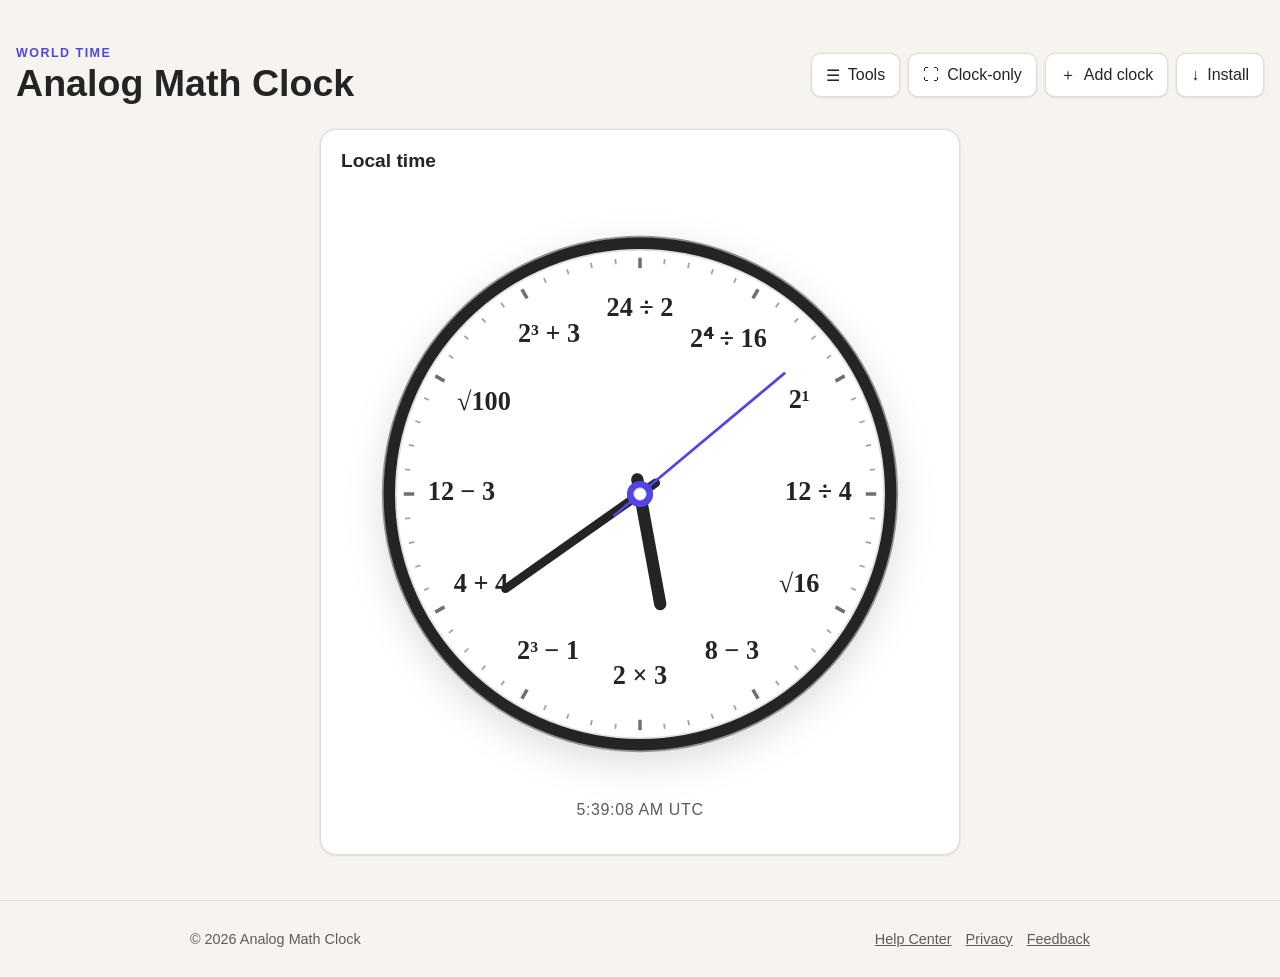
==== index.html @ 241d0992 "Link to Flashcard Flurry Add Flashcard Flurry as a companion learning tool with future-proof 50+ bui" ====
<!doctype html>
<html lang="en">
  <head>
    <meta charset="UTF-8" />
    <meta name="viewport" content="width=device-width, initial-scale=1, viewport-fit=cover" />
    <script>
      (() => {
        const param = new URLSearchParams(window.location.search).get("clawpilotTheme");
        const saved = localStorage.getItem("equation-clock-theme") || "system";
        const preference = param || saved;
        const theme =
          preference === "system"
            ? window.matchMedia("(prefers-color-scheme: dark)").matches
              ? "dark"
              : "light"
            : preference;
        document.documentElement.setAttribute("data-theme", theme);
      })();
    </script>
    <title>Analog Math Clock</title>
    <meta
      name="description"
      content="Analog Math Clock is a customizable analog clock PWA with equations, binary and Maya numerals, multiple time zones, alarms, learning tools, and offline support."
    />
    <meta name="theme-color" content="#f7f4ef" />
    <meta name="apple-mobile-web-app-capable" content="yes" />
    <meta name="mobile-web-app-capable" content="yes" />
    <meta name="apple-mobile-web-app-status-bar-style" content="black-translucent" />
    <meta name="apple-mobile-web-app-title" content="Analog Math Clock" />
    <link rel="canonical" href="https://analogmathclock.com/" />
    <link rel="manifest" href="./manifest.webmanifest" />
    <link rel="icon" href="./icons/icon.svg" type="image/svg+xml" />
    <link rel="apple-touch-icon" href="./icons/apple-touch-icon.png" />
    <link rel="stylesheet" href="./styles.css" />
    <script src="./app.js" defer></script>
  </head>
  <body>
    <main class="app-shell">
      <section class="clock-stage" aria-label="Equation clocks">
        <header class="app-header">
          <div>
            <p class="eyebrow">World time</p>
            <h1>Analog Math Clock</h1>
          </div>
          <div class="top-actions">
            <button class="icon-button" id="tools-button" type="button">
              <span aria-hidden="true">☰</span>
              <span>Tools</span>
            </button>
            <button class="icon-button" id="presentation-button" type="button">
              <span aria-hidden="true">⛶</span>
              <span>Clock-only</span>
            </button>
            <button class="icon-button" id="add-clock-button" type="button">
              <span aria-hidden="true">＋</span>
              <span>Add clock</span>
            </button>
            <button class="icon-button install-button" id="install-button" type="button" hidden>
              <span aria-hidden="true">↓</span>
              <span>Install</span>
            </button>
          </div>
          <button
            class="icon-button mobile-header-menu"
            id="mobile-header-menu"
            type="button"
            aria-haspopup="dialog"
            aria-controls="mobile-action-sheet"
            aria-expanded="false"
          >
            <span aria-hidden="true">☰</span>
            <span>Menu</span>
          </button>
        </header>

        <div class="clocks-grid" id="clocks-grid"></div>
      </section>

      <div class="mobile-sheet-backdrop" id="mobile-sheet-backdrop" hidden></div>
      <aside
        class="mobile-action-sheet"
        id="mobile-action-sheet"
        role="dialog"
        aria-modal="true"
        aria-labelledby="mobile-action-sheet-title"
        hidden
      >
        <div class="mobile-sheet-heading">
          <div>
            <p class="eyebrow">App actions</p>
            <h2 id="mobile-action-sheet-title">Menu</h2>
          </div>
          <button
            class="close-button"
            id="close-mobile-action-sheet"
            type="button"
            aria-label="Close menu"
          >
            ×
          </button>
        </div>
        <div class="mobile-sheet-actions">
          <button class="mobile-sheet-action" id="mobile-tools-button" type="button">
            <span aria-hidden="true">☰</span>
            <span>Tools</span>
          </button>
          <button class="mobile-sheet-action" id="mobile-presentation-button" type="button">
            <span aria-hidden="true">⛶</span>
            <span>Clock-only</span>
          </button>
          <button class="mobile-sheet-action" id="mobile-add-clock-button" type="button">
            <span aria-hidden="true">＋</span>
            <span>Add clock</span>
          </button>
          <button
            class="mobile-sheet-action"
            id="mobile-install-button"
            type="button"
            hidden
          >
            <span aria-hidden="true">↓</span>
            <span>Install</span>
          </button>
        </div>
      </aside>

      <aside class="settings-panel" id="settings-panel" aria-label="Clock customization" hidden>
        <div class="settings-heading">
          <div>
            <p class="eyebrow">Clock settings</p>
            <h2>Customize this clock</h2>
          </div>
          <button class="close-button" id="close-settings" type="button" aria-label="Close settings">
            ×
          </button>
        </div>

        <form id="settings-form">
          <fieldset>
            <legend>Clock details</legend>
            <label>
              Name
              <input id="clock-name" name="name" type="text" maxlength="40" required />
            </label>
            <label>
              Time zone
              <select id="time-zone" name="timeZone"></select>
            </label>
          </fieldset>

          <fieldset>
            <legend>Clock design</legend>
            <label>
              Preset
              <select id="clock-preset" name="clockPreset">
                <option value="">Custom</option>
                <option value="modern">Modern Indigo</option>
                <option value="classroom">Classroom</option>
                <option value="antique">Antique</option>
                <option value="night">Night</option>
                <option value="playful">Playful</option>
              </select>
            </label>
            <button id="apply-preset-button" class="secondary-button" type="button">
              Apply preset
            </button>
            <label>
              Clock body
              <select id="body-style" name="bodyStyle">
                <option value="wall">Standard wall clock</option>
                <option value="grandfather">Grandfather clock</option>
                <option value="cuckoo">Cuckoo clock</option>
                <option value="alarm">Bell alarm clock</option>
              </select>
            </label>
            <label>
              Frame shape
              <select id="face-shape" name="faceShape">
                <option value="round">Round</option>
                <option value="square">Rounded square</option>
                <option value="octagon">Octagon</option>
                <option value="arch">Arch</option>
              </select>
            </label>
          </fieldset>

          <fieldset>
            <legend>Clock face</legend>
            <label>
              Face color
              <input id="face-color" name="faceColor" type="color" />
            </label>
            <label>
              Rim color
              <input id="rim-color" name="rimColor" type="color" />
            </label>
            <label>
              Number and equation color
              <input id="equation-color" name="equationColor" type="color" />
            </label>
            <label>
              Number and equation size
              <input id="equation-size" name="equationSize" type="range" min="22" max="40" step="1" />
            </label>
            <label class="checkbox-label">
              <input id="show-ticks" name="showTicks" type="checkbox" />
              Show minute marks
            </label>
          </fieldset>

          <fieldset>
            <legend>Face picture</legend>
            <label class="file-label">
              Picture
              <input id="face-picture" name="facePicture" type="file" accept="image/*" />
            </label>
            <label>
              Horizontal position
              <input
                id="photo-position-x"
                name="photoPositionX"
                type="range"
                min="-50"
                max="50"
                step="1"
              />
            </label>
            <label>
              Vertical position
              <input
                id="photo-position-y"
                name="photoPositionY"
                type="range"
                min="-50"
                max="50"
                step="1"
              />
            </label>
            <label>
              Picture zoom
              <input id="photo-zoom" name="photoZoom" type="range" min="100" max="250" step="5" />
            </label>
            <label>
              Picture opacity
              <input
                id="photo-opacity"
                name="photoOpacity"
                type="range"
                min="20"
                max="100"
                step="5"
              />
            </label>
            <label>
              Readability overlay
              <input
                id="photo-overlay"
                name="photoOverlay"
                type="range"
                min="0"
                max="90"
                step="5"
              />
            </label>
            <button id="remove-picture-button" class="secondary-button" type="button">
              Remove picture
            </button>
          </fieldset>

          <fieldset>
            <legend>Clock hands</legend>
            <label>
              Hand style
              <select id="hand-style" name="handStyle">
                <option value="round">Rounded</option>
                <option value="square">Squared</option>
                <option value="tapered">Tapered</option>
              </select>
            </label>
            <label>
              Hour hand
              <input id="hour-color" name="hourColor" type="color" />
            </label>
            <label>
              Minute hand
              <input id="minute-color" name="minuteColor" type="color" />
            </label>
            <label>
              Second hand
              <input id="second-color" name="secondColor" type="color" />
            </label>
            <label>
              Hand thickness
              <input id="hand-width" name="handWidth" type="range" min="6" max="18" step="1" />
            </label>
            <label class="checkbox-label">
              <input id="smooth-seconds" name="smoothSeconds" type="checkbox" />
              Smooth second hand
            </label>
          </fieldset>

          <fieldset id="pendulum-settings" hidden>
            <legend>Pendulum</legend>
            <label>
              Pendulum color
              <input id="pendulum-color" name="pendulumColor" type="color" />
            </label>
            <label>
              Pendulum length
              <input
                id="pendulum-length"
                name="pendulumLength"
                type="range"
                min="60"
                max="140"
                step="5"
              />
            </label>
            <label>
              Pendulum bob
              <select id="pendulum-bob" name="pendulumBob">
                <option value="round">Round</option>
                <option value="oval">Oval</option>
                <option value="diamond">Diamond</option>
              </select>
            </label>
          </fieldset>

          <fieldset>
            <legend>Face numbers</legend>
            <label>
              Number style
              <select id="numeral-style" name="numeralStyle">
                <option value="equations">Equations</option>
                <option value="binary">Binary</option>
                <option value="maya">Maya numerals</option>
              </select>
            </label>
            <label id="equation-difficulty-settings">
              Equation difficulty
              <select
                id="difficulty"
                name="difficulty"
                aria-describedby="equation-difficulty-note"
              >
                <option value="simple">Simple</option>
                <option value="mixed">Mixed</option>
                <option value="advanced">Advanced</option>
              </select>
              <span id="equation-difficulty-note" class="field-note" hidden>
                Available only when Number style is set to Equations.
              </span>
            </label>
          </fieldset>

          <fieldset>
            <legend>World clock details</legend>
            <label class="checkbox-label">
              <input id="sound-enabled" name="soundEnabled" type="checkbox" />
              Enable sounds for this clock
            </label>
            <label class="checkbox-label">
              <input id="show-date" name="showDate" type="checkbox" />
              Show date and weekday
            </label>
            <label class="checkbox-label">
              <input id="show-utc-offset" name="showUtcOffset" type="checkbox" />
              Show UTC offset
            </label>
            <label class="checkbox-label">
              <input id="show-dst" name="showDst" type="checkbox" />
              Show daylight-saving status
            </label>
            <label class="checkbox-label">
              <input id="hourly-chime" name="hourlyChime" type="checkbox" />
              Play an hourly chime while open
            </label>
            <div class="sound-preview-row">
              <label>
                Chime sound
                <select id="chime-sound" name="chimeSound">
                  <option value="chime">Chime</option>
                  <option value="bell">Bell</option>
                  <option value="cuckoo">Cuckoo</option>
                  <option value="digital">Digital</option>
                </select>
              </label>
              <button
                id="preview-chime-sound"
                class="compact-button"
                type="button"
                aria-label="Play a sample of the selected chime sound"
              >
                Play sample
              </button>
            </div>
          </fieldset>
        </form>

        <fieldset>
          <legend>Alarms for this clock</legend>
          <label>
            Time
            <input id="alarm-time" type="time" value="07:00" />
          </label>
          <label>
            Label
            <input id="alarm-label" type="text" maxlength="50" placeholder="Wake up" />
          </label>
          <label>
            Sound
            <select id="alarm-sound">
              <option value="chime">Chime</option>
              <option value="bell">Bell</option>
              <option value="cuckoo">Cuckoo</option>
              <option value="digital">Digital</option>
            </select>
          </label>
          <button id="add-alarm" class="primary-button" type="button">Add alarm</button>
          <div id="alarm-list" class="compact-list"></div>
          <p class="tool-note">
            Alarms follow this clock's time zone and are reliable while Analog Math Clock is open.
            Background notifications are best-effort.
          </p>
        </fieldset>

        <div class="settings-actions">
          <button id="reset-button" class="secondary-button" type="button">Reset appearance</button>
          <button class="primary-button" type="submit" form="settings-form">Save and close</button>
        </div>
      </aside>

      <aside class="settings-panel tools-panel" id="tools-panel" aria-label="Analog Math Clock tools" hidden>
        <div class="settings-heading">
          <div>
            <p class="eyebrow">App tools</p>
            <h2>Analog Math Clock tools</h2>
          </div>
          <button class="close-button" id="close-tools" type="button" aria-label="Close tools">×</button>
        </div>

        <fieldset>
          <legend>Display and accessibility</legend>
          <label>
            App appearance
            <select id="theme-preference">
              <option value="system">System</option>
              <option value="light">Light</option>
              <option value="dark">Dark</option>
            </select>
          </label>
          <label class="checkbox-label">
            <input id="learning-mode" type="checkbox" />
            Equation learning mode
          </label>
          <label class="checkbox-label">
            <input id="keep-awake" type="checkbox" />
            Keep the screen awake
          </label>
          <label class="checkbox-label">
            <input id="high-contrast" type="checkbox" />
            High contrast
          </label>
          <label class="checkbox-label">
            <input id="reduce-motion" type="checkbox" />
            Reduce motion
          </label>
          <label class="checkbox-label">
            <input id="large-controls" type="checkbox" />
            Larger controls
          </label>
        </fieldset>

        <fieldset>
          <legend>Notifications</legend>
          <button id="notification-permission" class="secondary-button" type="button">
            Enable notifications
          </button>
          <p class="tool-note">
            Notification permission applies to the entire app. Individual alarms are managed
            from each clock's Customize panel.
          </p>
        </fieldset>

        <fieldset>
          <legend>Backup and restore</legend>
          <button id="export-backup-button" class="primary-button" type="button">
            Export backup
          </button>
          <label>
            Restore behavior
            <select id="restore-mode">
              <option value="merge">Merge with current clocks</option>
              <option value="replace">Replace everything</option>
            </select>
          </label>
          <label class="file-label">
            Backup file
            <input id="restore-file" type="file" accept=".mathclock,application/json" />
          </label>
          <button id="restore-backup-button" class="secondary-button" type="button">
            Restore backup
          </button>
          <p class="tool-status" id="backup-status" role="status"></p>
        </fieldset>

        <fieldset>
          <legend>My equations</legend>
          <label class="checkbox-label">
            <input id="include-custom-equations" type="checkbox" />
            Include my equations when randomizing
          </label>
          <label>
            Clock position
            <select id="custom-equation-hour"></select>
          </label>
          <label>
            Equation
            <input id="custom-equation-text" type="text" maxlength="30" placeholder="Example: 6 × 2" />
          </label>
          <label>
            Explanation
            <input
              id="custom-equation-explanation"
              type="text"
              maxlength="140"
              placeholder="Six multiplied by two equals twelve."
            />
          </label>
          <button id="add-custom-equation" class="secondary-button" type="button">
            Add equation
          </button>
          <div id="custom-equation-list" class="compact-list"></div>
        </fieldset>

        <details class="tool-disclosure">
          <summary>Help Center</summary>
          <div class="tool-disclosure-content">
            <p>
              Quick answers about storage, numeral styles, installation, backups, alarms, and
              updates.
            </p>
            <details class="inline-faq">
              <summary>Where is my Analog Math Clock data stored?</summary>
              <p>
                Clocks, settings, equations, and alarms stay in this browser. Uploaded face
                pictures are stored locally on this device.
              </p>
            </details>
            <details class="inline-faq">
              <summary>How do I move my clocks to another device?</summary>
              <p>
                Use Export backup, save the .mathclock file, and restore it on the other device.
                The backup includes uploaded face pictures.
              </p>
            </details>
            <details class="inline-faq">
              <summary>How do Binary and Maya number styles work?</summary>
              <p>
                In Customize → Face numbers, choose Binary or Maya numerals. Binary positions
                represent 1, 2, 4, and 8 from right to left; add the positions containing 1. In
                Maya numerals, each dot is 1 and each bar is 5. Equation difficulty is dimmed
                because it applies only to randomized equations.
              </p>
            </details>
            <details class="inline-faq">
              <summary>Will alarms work when the app is closed?</summary>
              <p>
                Alarms are reliable while Analog Math Clock is open. Mobile operating systems may
                suspend closed apps, so background notifications are best-effort.
              </p>
            </details>
            <a class="button-link" href="./faq/" target="_blank" rel="noopener">
              Open the full FAQ
            </a>
          </div>
        </details>

        <fieldset>
          <legend>More learning tools</legend>
          <p class="tool-note">
            <strong>Flashcard Flurry</strong><br />
            Create your own flashcards or start with 50+ built-in decks, then study with
            flashcards, Matching Pairs, or Multiple Choice.
          </p>
          <a
            class="button-link"
            href="https://flashcardflurry.com/"
            target="_blank"
            rel="noopener"
          >
            Open Flashcard Flurry
          </a>
        </fieldset>

        <fieldset>
          <legend>Feedback</legend>
          <p class="tool-note">
            Found a bug or have an idea? Share feedback or report a problem on GitHub.
          </p>
          <a
            class="button-link primary-link"
            href="https://github.com/LurieJoe/analog-math-clock/issues/new/choose"
            target="_blank"
            rel="noopener"
          >
            Send feedback
          </a>
        </fieldset>

        <details class="tool-disclosure">
          <summary>Privacy Policy</summary>
          <div class="tool-disclosure-content">
            <p>
              Analog Math Clock has no accounts, advertising, behavioral analytics, or application
              database. Your clocks and pictures stay in local browser storage unless you
              choose to export or share them.
            </p>
            <a class="button-link" href="./privacy/" target="_blank" rel="noopener">
              Read the full Privacy Policy
            </a>
          </div>
        </details>

      </aside>

      <button class="presentation-exit" id="presentation-exit" type="button" hidden>
        Exit clock-only mode
      </button>

      <section class="learning-notification" id="learning-notification" role="dialog" hidden>
        <div class="notification-heading">
          <h2 id="learning-expression"></h2>
          <button class="close-button" id="close-learning" type="button" aria-label="Close explanation">
            ×
          </button>
        </div>
        <p id="learning-explanation"></p>
      </section>

      <section class="alarm-notification" id="alarm-notification" role="alertdialog" hidden>
        <p class="eyebrow">Alarm</p>
        <h2 id="active-alarm-label">Alarm</h2>
        <p id="active-alarm-time"></p>
        <div class="update-actions">
          <button class="primary-button" id="snooze-alarm" type="button">Snooze 5 minutes</button>
          <button class="secondary-button" id="dismiss-alarm" type="button">Dismiss</button>
        </div>
      </section>

      <section
        class="install-notification"
        id="install-notification"
        role="dialog"
        aria-modal="true"
        aria-labelledby="install-notification-title"
        hidden
      >
        <div class="notification-heading">
          <h2 id="install-notification-title">Install Analog Math Clock</h2>
          <button
            class="close-button"
            id="close-install-notification"
            type="button"
            aria-label="Close installation instructions"
          >
            ×
          </button>
        </div>
        <p id="install-instructions"></p>
        <ol id="install-steps"></ol>
        <button class="primary-button" id="install-instructions-done" type="button">Got it</button>
      </section>

      <section
        class="update-notification"
        id="update-notification"
        role="status"
        aria-live="polite"
        hidden
      >
        <p><strong>A new version is available:</strong></p>
        <div class="update-actions">
          <button class="primary-button" id="update-now-button" type="button">
            Update and Restart
          </button>
          <button class="secondary-button" id="update-later-button" type="button">Later</button>
        </div>
      </section>
    </main>
    <footer class="app-footer">
      <div class="app-footer-shell">
        <span>© 2026 Analog Math Clock</span>
        <nav class="app-footer-links" aria-label="Footer navigation">
          <a href="./faq/">Help Center</a>
          <a href="./privacy/">Privacy</a>
          <a
            href="https://github.com/LurieJoe/analog-math-clock/issues/new/choose"
            target="_blank"
            rel="noopener"
          >
            Feedback
          </a>
        </nav>
      </div>
    </footer>
    <noscript>These clocks require JavaScript to show the current time.</noscript>
  </body>
</html>
---- styles.css ----
:root {
  color-scheme: light;
  --cp-bg: #f7f4ef;
  --cp-bg-elevated: #fcfbf8;
  --cp-surface: #ffffff;
  --cp-surface-soft: #f5f5f5;
  --cp-border: #dedede;
  --cp-border-strong: #919191;
  --cp-text: #242424;
  --cp-text-muted: #5c5c5c;
  --cp-text-soft: #6f6f6f;
  --cp-accent: #4f46e5;
  --cp-accent-hover: #4338ca;
  --cp-accent-soft: rgba(79, 70, 229, 0.08);
  --cp-accent-fg: #ffffff;
  --cp-success: #16a34a;
  --cp-danger: #dc2626;
  --cp-warning: #f59e0b;
  --cp-link: #4338ca;
  --cp-shadow: 0 18px 48px rgba(0, 0, 0, 0.12);
  --cp-overlay: rgba(255, 255, 255, 0.8);
  --cp-panel: rgba(255, 255, 255, 0.86);
  --cp-panel-strong: rgba(255, 255, 255, 0.96);
  --cp-sheen: rgba(255, 255, 255, 0.55);
  --cp-highlight: rgba(79, 70, 229, 0.12);
  --cp-scrim: rgba(0, 0, 0, 0.48);
}
html[data-theme="dark"] {
  color-scheme: dark;
  --cp-bg: #3d3b3a;
  --cp-bg-elevated: #343231;
  --cp-surface: #292929;
  --cp-surface-soft: #2e2e2e;
  --cp-border: #474747;
  --cp-border-strong: #5f5f5f;
  --cp-text: #dedede;
  --cp-text-muted: #919191;
  --cp-text-soft: #b0b0b0;
  --cp-accent: #a5b4fc;
  --cp-accent-hover: #818cf8;
  --cp-accent-soft: rgba(165, 180, 252, 0.14);
  --cp-accent-fg: #1a1a1a;
  --cp-success: #4ade80;
  --cp-danger: #f87171;
  --cp-warning: #fbbf24;
  --cp-link: #a5b4fc;
  --cp-shadow: 0 18px 48px rgba(0, 0, 0, 0.32);
  --cp-overlay: rgba(41, 41, 41, 0.88);
  --cp-panel: rgba(41, 41, 41, 0.72);
  --cp-panel-strong: rgba(41, 41, 41, 0.96);
  --cp-sheen: rgba(255, 255, 255, 0.04);
  --cp-highlight: rgba(165, 180, 252, 0.12);
  --cp-scrim: rgba(0, 0, 0, 0.64);
}

.clock-details {
  margin: 0;
  color: var(--cp-text-muted);
  font-size: 0.82rem;
  text-align: center;
}

* {
  box-sizing: border-box;
}

.tools-panel {
  width: min(480px, calc(100vw - 24px));
}

html,
body {
  min-height: 100%;
  margin: 0;
}

input[type="time"] {
  min-height: 40px;
  padding: 8px 10px;
  border: 1px solid var(--cp-border);
  border-radius: 0.625rem;
  background: var(--cp-surface);
  color: var(--cp-text);
}

body {
  background: var(--cp-bg);
  color: var(--cp-text);
  font-family: "Segoe UI", Aptos, Calibri, -apple-system, BlinkMacSystemFont, sans-serif;
  overscroll-behavior: none;
}

.learning-notification,
.alarm-notification {
  padding: 20px;
  border: 1px solid var(--cp-border);
  border-radius: 16px;
  background: var(--cp-panel-strong);
  box-shadow: var(--cp-shadow);
}

.learning-notification p,
.alarm-notification p {
  margin: 8px 0 16px;
  color: var(--cp-text-muted);
}

.alarm-notification h2 {
  margin: 4px 0;
}

.tool-status,
.tool-note {
  margin: 0;
  color: var(--cp-text-muted);
  font-size: 0.86rem;
}

.field-note {
  color: var(--cp-text-muted);
  font-size: 0.78rem;
  line-height: 1.35;
}

.disabled-setting {
  opacity: 0.55;
}

.disabled-setting select {
  cursor: not-allowed;
}

.compact-list {
  display: grid;
  gap: 6px;
  color: var(--cp-text-muted);
  font-size: 0.88rem;
}

.compact-list-row {
  display: grid;
  grid-template-columns: auto minmax(0, 1fr) auto;
  align-items: center;
  gap: 8px;
  padding: 8px;
  border: 1px solid var(--cp-border);
  border-radius: 0.625rem;
  background: var(--cp-surface-soft);
}

.text-button {
  min-height: 32px;
  padding: 4px 8px;
  border: 0;
  border-radius: 0.625rem;
  background: transparent;
  color: var(--cp-danger);
}

.tool-disclosure {
  margin: 0 0 20px;
  border: 1px solid var(--cp-border);
  border-radius: 0.625rem;
  background: var(--cp-surface);
}

.tool-disclosure > summary {
  min-height: 48px;
  display: flex;
  align-items: center;
  justify-content: space-between;
  gap: 12px;
  padding: 12px 16px;
  color: var(--cp-text);
  font-weight: 700;
  cursor: pointer;
  list-style: none;
}

.tool-disclosure > summary::-webkit-details-marker {
  display: none;
}

.tool-disclosure > summary::after {
  content: "⌄";
  color: var(--cp-accent);
  transition: transform 140ms ease;
}

.tool-disclosure[open] > summary::after {
  transform: rotate(180deg);
}

.tool-disclosure-content {
  display: grid;
  gap: 12px;
  padding: 0 16px 16px;
}

.tool-disclosure-content > p,
.inline-faq p {
  margin: 0;
  color: var(--cp-text-muted);
  font-size: 0.9rem;
  line-height: 1.5;
}

.inline-faq {
  padding-top: 10px;
  border-top: 1px solid var(--cp-border);
}

.inline-faq summary {
  color: var(--cp-text);
  font-weight: 650;
  cursor: pointer;
}

.inline-faq p {
  padding-top: 8px;
}

.button-link {
  min-height: 44px;
  display: inline-flex;
  align-items: center;
  justify-content: center;
  width: fit-content;
  padding: 8px 14px;
  border: 1px solid var(--cp-border);
  border-radius: 0.625rem;
  background: var(--cp-surface);
  color: var(--cp-text);
  font-weight: 650;
  text-decoration: none;
}

.button-link:hover {
  background: var(--cp-surface-soft);
}

.primary-link {
  border-color: var(--cp-accent);
  background: var(--cp-accent);
  color: var(--cp-accent-fg);
}

.primary-link:hover {
  background: var(--cp-accent-hover);
}

.presentation-exit {
  position: fixed;
  z-index: 30;
  top: max(12px, env(safe-area-inset-top));
  right: max(12px, env(safe-area-inset-right));
  min-height: 44px;
  padding: 8px 14px;
  border: 1px solid var(--cp-border);
  border-radius: 0.625rem;
  background: var(--cp-surface);
  color: var(--cp-text);
  box-shadow: var(--cp-shadow);
}

body.presentation-mode .app-header,
body.presentation-mode .clock-card-header,
body.presentation-mode .clock-footer,
body.presentation-mode .app-footer {
  display: none;
}

body.presentation-mode .app-shell {
  padding: max(8px, env(safe-area-inset-top)) max(8px, env(safe-area-inset-right))
    max(8px, env(safe-area-inset-bottom)) max(8px, env(safe-area-inset-left));
}

body.presentation-mode .clock-card {
  max-width: min(100vw, 100dvh);
  padding: 0;
  border: 0;
  background: transparent;
  box-shadow: none;
}

html[data-high-contrast] {
  --cp-border: var(--cp-text);
  --cp-border-strong: var(--cp-text);
  --cp-text-muted: var(--cp-text);
}

html[data-large-controls] button,
html[data-large-controls] select,
html[data-large-controls] input {
  min-height: 52px;
  font-size: 1.05rem;
}

html[data-reduce-motion] *,
html[data-reduce-motion] *::before,
html[data-reduce-motion] *::after {
  animation: none !important;
  transition: none !important;
  scroll-behavior: auto !important;
}

button,
input,
select {
  font: inherit;
}

button,
select,
input[type="color"],
input[type="range"],
input[type="checkbox"] {
  cursor: pointer;
}

button:focus-visible,
input:focus-visible,
select:focus-visible {
  outline: 3px solid var(--cp-accent);
  outline-offset: 2px;
}

.app-shell {
  min-height: 100vh;
  min-height: 100dvh;
  display: grid;
  grid-template-columns: minmax(0, 1fr);
  padding:
    max(16px, env(safe-area-inset-top))
    max(16px, env(safe-area-inset-right))
    max(16px, env(safe-area-inset-bottom))
    max(16px, env(safe-area-inset-left));
}

.clock-stage {
  width: min(100%, 900px);
  min-height: calc(100dvh - 32px);
  margin: auto;
  display: grid;
  grid-template-rows: auto minmax(0, 1fr) auto;
  gap: 12px;
}

.app-footer {
  border-top: 1px solid var(--cp-border);
}

.app-footer-shell {
  width: min(calc(100% - 32px), 900px);
  min-height: 76px;
  margin: 0 auto;
  display: flex;
  align-items: center;
  justify-content: space-between;
  gap: 16px;
  color: var(--cp-text-muted);
  font-size: 0.9rem;
}

.app-footer-links {
  display: flex;
  flex-wrap: wrap;
  gap: 14px;
}

.app-footer-links a {
  color: var(--cp-text-muted);
}

.top-actions {
  min-height: 44px;
  display: flex;
  justify-content: flex-end;
  gap: 8px;
}

.icon-button,
.primary-button,
.secondary-button,
.close-button {
  min-height: 44px;
  border-radius: 0.625rem;
  border: 1px solid var(--cp-border);
  padding: 8px 14px;
}

.icon-button {
  display: inline-flex;
  align-items: center;
  gap: 8px;
  background: var(--cp-surface);
  color: var(--cp-text);
  box-shadow: 0 0 2px var(--cp-border), 0 1px 2px var(--cp-border);
}

.icon-button:hover,
.secondary-button:hover {
  background: var(--cp-surface-soft);
}

.clock-wrap {
  min-height: 0;
  display: grid;
  place-items: center;
}

.clock {
  width: min(82vh, 82vw, 720px);
  width: min(82dvh, 82vw, 720px);
  height: auto;
  overflow: visible;
  filter: drop-shadow(0 12px 18px var(--cp-border));
}

.clock-shadow {
  fill: var(--cp-border);
}

.clock-rim {
  fill: var(--clock-rim, var(--cp-text));
  stroke: var(--cp-border-strong);
  stroke-width: 2;
}

.clock-face {
  fill: var(--clock-face, var(--cp-surface));
  stroke: var(--cp-border);
  stroke-width: 2;
}

.face-photo {
  pointer-events: none;
}

.photo-overlay {
  fill: var(--cp-overlay);
  pointer-events: none;
}

.tick {
  stroke: var(--equation-color, var(--cp-text));
  stroke-width: 2;
  opacity: 0.42;
}

.tick.major {
  stroke-width: 4;
  opacity: 0.65;
}

.equation {
  fill: var(--equation-color, var(--cp-text));
  font-family: Georgia, "Times New Roman", serif;
  font-size: var(--equation-size, 30px);
  font-weight: 650;
  text-anchor: middle;
  dominant-baseline: middle;
  user-select: none;
}

.binary-number {
  font-family: Consolas, "Courier New", Courier, monospace;
  font-weight: 700;
  letter-spacing: 0.08em;
}

.maya-dot {
  fill: var(--equation-color, var(--cp-text));
}

.maya-bar {
  stroke: var(--equation-color, var(--cp-text));
  stroke-width: 6;
  stroke-linecap: round;
}

.learning-enabled {
  cursor: help;
}

.equation.learning-enabled:hover,
.equation.learning-enabled:focus,
.face-number-label.learning-enabled:hover .maya-dot,
.face-number-label.learning-enabled:focus .maya-dot {
  fill: var(--cp-accent);
  outline: none;
}

.face-number-label.learning-enabled:hover .maya-bar,
.face-number-label.learning-enabled:focus .maya-bar {
  stroke: var(--cp-accent);
}

.equation.learning-enabled:hover,
.equation.learning-enabled:focus {
  text-decoration: underline;
}

.hand {
  transform-origin: 320px 320px;
  transform-box: view-box;
}

.hour-hand {
  stroke: var(--hour-color, var(--cp-text));
  stroke-width: var(--hour-width, 15);
}

.minute-hand {
  stroke: var(--minute-color, var(--cp-text));
  stroke-width: var(--minute-width, 11);
}

.second-hand {
  stroke: var(--second-color, var(--cp-accent));
  stroke-width: 3;
}

.hands.round .hand {
  stroke-linecap: round;
}

.hands.square .hand {
  stroke-linecap: square;
}

.hands.tapered .hour-hand,
.hands.tapered .minute-hand {
  stroke-linecap: round;
}

.hands.tapered .hour-hand {
  stroke-width: calc(var(--hour-width, 15) * 0.72);
}

.hands.tapered .minute-hand {
  stroke-width: calc(var(--minute-width, 11) * 0.72);
}

.center-pin-outer {
  fill: var(--second-color, var(--cp-accent));
}

.center-pin {
  fill: var(--clock-face, var(--cp-surface));
  stroke: var(--cp-border);
  stroke-width: 1;
}

.clock-footer {
  display: flex;
  align-items: center;
  justify-content: center;
  gap: 16px;
  min-height: 48px;
}

.digital-time {
  margin: 0;
  color: var(--cp-text-muted);
  font-variant-numeric: tabular-nums;
  letter-spacing: 0.04em;
}

.primary-button {
  border-color: var(--cp-accent);
  background: var(--cp-accent);
  color: var(--cp-accent-fg);
  font-weight: 650;
}

.primary-button:hover {
  background: var(--cp-accent-hover);
}

.secondary-button {
  background: var(--cp-surface);
  color: var(--cp-text);
}

.settings-panel {
  position: fixed;
  z-index: 5;
  inset:
    max(12px, env(safe-area-inset-top))
    max(12px, env(safe-area-inset-right))
    max(12px, env(safe-area-inset-bottom))
    auto;
  width: min(420px, calc(100vw - 24px));
  overflow-y: auto;
  padding: 24px;
  border: 1px solid var(--cp-border);
  border-radius: 16px;
  background: var(--cp-panel-strong);
  box-shadow: var(--cp-shadow);
}

.settings-heading {
  display: flex;
  align-items: flex-start;
  justify-content: space-between;
  gap: 16px;
  margin-bottom: 20px;
}

.settings-heading h1 {
  margin: 2px 0 0;
  font-size: 1.45rem;
}

.eyebrow {
  margin: 0;
  color: var(--cp-accent);
  font-size: 0.78rem;
  font-weight: 700;
  letter-spacing: 0.12em;
  text-transform: uppercase;
}

.close-button {
  width: 44px;
  padding: 0;
  background: var(--cp-surface);
  color: var(--cp-text);
  font-size: 1.6rem;
}

fieldset {
  display: grid;
  gap: 14px;
  margin: 0 0 20px;
  padding: 16px;
  border: 1px solid var(--cp-border);
  border-radius: 0.625rem;
}

legend {
  padding: 0 6px;
  font-weight: 700;
}

label {
  display: grid;
  grid-template-columns: minmax(0, 1fr) auto;
  align-items: center;
  gap: 12px;
  color: var(--cp-text-muted);
}

select {
  min-width: 132px;
  padding: 8px 10px;
  border: 1px solid var(--cp-border);
  border-radius: 0.625rem;
  background: var(--cp-surface);
  color: var(--cp-text);
}

input[type="color"] {
  width: 48px;
  height: 36px;
  padding: 2px;
  border: 1px solid var(--cp-border);
  border-radius: 0.625rem;
  background: var(--cp-surface);
}

input[type="range"] {
  width: 140px;
  accent-color: var(--cp-accent);
}

input[type="checkbox"] {
  width: 20px;
  height: 20px;
  accent-color: var(--cp-accent);
}

.checkbox-label {
  grid-template-columns: auto minmax(0, 1fr);
  justify-content: start;
}

.sound-preview-row {
  display: grid;
  grid-template-columns: minmax(0, 1fr) auto;
  align-items: center;
  gap: 8px;
}

.settings-actions {
  display: grid;
  grid-template-columns: 1fr 1fr;
  gap: 8px;
}

.install-notification,
.update-notification,
.learning-notification,
.alarm-notification {
  position: fixed;
  z-index: 20;
  right: max(16px, env(safe-area-inset-right));
  bottom: max(16px, env(safe-area-inset-bottom));
  left: max(16px, env(safe-area-inset-left));
  width: min(560px, calc(100% - 32px));
  margin-left: auto;
  padding: 16px;
  border: 1px solid var(--cp-border);
  border-radius: 16px;
  background: var(--cp-panel-strong);
  box-shadow: var(--cp-shadow);
}

.notification-heading {
  display: flex;
  align-items: flex-start;
  justify-content: space-between;
  gap: 16px;
  margin-bottom: 8px;
}

.notification-heading h2 {
  margin: 0;
  font-size: 1.2rem;
}

.install-notification p {
  margin: 0 0 8px;
  color: var(--cp-text-muted);
}

.install-notification ol {
  margin: 0 0 16px;
  padding-left: 24px;
  color: var(--cp-text);
}

.install-notification li + li {
  margin-top: 6px;
}

.update-notification p {
  margin: 0 0 12px;
}

.update-actions {
  display: flex;
  flex-wrap: wrap;
  gap: 8px;
}

noscript {
  display: block;
  padding: 16px;
  background: var(--cp-danger);
  color: var(--cp-accent-fg);
}

@media (max-width: 640px) {
  .app-shell {
    padding:
      max(8px, env(safe-area-inset-top))
      max(8px, env(safe-area-inset-right))
      max(8px, env(safe-area-inset-bottom))
      max(8px, env(safe-area-inset-left));
  }

  .clock-stage {
    min-height: calc(100dvh - 16px);
  }

  .clock {
    width: min(92vw, 68dvh);
  }

  .clock-footer {
    flex-wrap: wrap;
    gap: 8px 12px;
  }

  .app-footer-shell {
    width: min(calc(100% - 24px), 900px);
    min-height: auto;
    padding: 20px 0 max(20px, env(safe-area-inset-bottom));
    align-items: flex-start;
    flex-direction: column;
  }

  .settings-panel {
    inset:
      max(8px, env(safe-area-inset-top))
      max(8px, env(safe-area-inset-right))
      max(8px, env(safe-area-inset-bottom))
      max(8px, env(safe-area-inset-left));
    width: auto;
    padding: 20px;
  }
}

@media (orientation: landscape) and (max-height: 600px) {
  .clock-stage {
    grid-template-columns: auto 1fr auto;
    grid-template-rows: minmax(0, 1fr);
    align-items: center;
  }

  .top-actions {
    align-self: start;
    flex-direction: column;
  }

  .clock {
    width: min(82dvh, 68vw);
  }

  .clock-footer {
    flex-direction: column;
  }
}

@media (display-mode: fullscreen), (display-mode: standalone) {
  .app-shell {
    user-select: none;
  }
}

@media (prefers-reduced-motion: reduce) {
  * {
    scroll-behavior: auto;
  }

  .clock-body-decoration {
    animation: none !important;
  }
}

.clock-stage {
  width: min(100%, 1400px);
  min-height: auto;
  display: block;
}

.app-header {
  display: flex;
  align-items: center;
  justify-content: space-between;
  gap: 20px;
  margin-bottom: 24px;
}

.app-header h1 {
  margin: 2px 0 0;
  font-size: clamp(1.6rem, 4vw, 2.35rem);
}

.top-actions {
  min-height: auto;
}

.mobile-header-menu,
.mobile-sheet-backdrop,
.mobile-action-sheet {
  display: none;
}

.mobile-sheet-heading {
  display: flex;
  align-items: flex-start;
  justify-content: space-between;
  gap: 16px;
  margin-bottom: 16px;
}

.mobile-sheet-heading h2 {
  margin: 2px 0 0;
  font-size: 1.4rem;
}

.mobile-sheet-actions {
  display: grid;
  gap: 8px;
}

.mobile-sheet-action {
  min-height: 56px;
  display: grid;
  grid-template-columns: 28px minmax(0, 1fr);
  align-items: center;
  gap: 12px;
  padding: 12px 16px;
  border: 1px solid var(--cp-border);
  border-radius: 0.625rem;
  background: var(--cp-surface);
  color: var(--cp-text);
  text-align: left;
  font-weight: 650;
}

.mobile-sheet-action:hover {
  background: var(--cp-surface-soft);
}

body.mobile-sheet-open {
  overflow: hidden;
}

@keyframes mobile-sheet-rise {
  from {
    transform: translateY(100%);
  }

  to {
    transform: translateY(0);
  }
}

@keyframes mobile-sheet-scrim {
  from {
    opacity: 0;
  }

  to {
    opacity: 1;
  }
}

.clocks-grid {
  display: grid;
  grid-template-columns: repeat(auto-fit, minmax(min(100%, 340px), 1fr));
  align-items: start;
  gap: 24px;
}

.clock-card {
  width: 100%;
  max-width: 640px;
  justify-self: center;
  padding: 20px;
  border: 1px solid var(--cp-border);
  border-radius: 16px;
  background: var(--cp-surface);
  box-shadow: 0 0 2px var(--cp-border), 0 1px 2px var(--cp-border);
}

.clock-card-header {
  min-height: 52px;
  display: flex;
  align-items: flex-start;
  justify-content: space-between;
  gap: 12px;
  margin-bottom: 12px;
}

.clock-name {
  margin: 0;
  font-size: 1.2rem;
}

.clock-heading {
  min-width: 0;
  display: flex;
  align-items: center;
  flex-wrap: wrap;
  gap: 8px;
}

.numeral-style-badge {
  padding: 3px 7px;
  border: 1px solid var(--cp-border);
  border-radius: 999px;
  background: var(--cp-accent-soft);
  color: var(--cp-text-muted);
  font-size: 0.7rem;
  font-weight: 700;
  letter-spacing: 0.06em;
  line-height: 1.2;
  text-transform: uppercase;
}

.card-actions {
  display: flex;
  flex-wrap: wrap;
  justify-content: flex-end;
  gap: 6px;
  opacity: 0;
  pointer-events: none;
  transition: opacity 140ms ease;
}

.clock-card:hover .card-actions,
.clock-card:focus-within .card-actions {
  opacity: 1;
  pointer-events: auto;
}

.small-button,
.compact-button {
  min-height: 36px;
  padding: 6px 10px;
  border: 1px solid var(--cp-border);
  border-radius: 0.625rem;
  background: var(--cp-surface);
  color: var(--cp-text);
}

.small-button:hover,
.compact-button:hover {
  background: var(--cp-surface-soft);
}

.danger-button {
  border-color: var(--cp-danger);
  color: var(--cp-danger);
}

.mobile-actions {
  position: relative;
  display: none;
}

.mobile-menu-button {
  width: 42px;
  min-height: 38px;
  padding: 0;
  border: 1px solid var(--cp-border);
  border-radius: 0.625rem;
  background: var(--cp-surface);
  color: var(--cp-text);
  font-size: 1.4rem;
  line-height: 1;
}

.mobile-action-menu {
  position: absolute;
  z-index: 10;
  top: calc(100% + 6px);
  right: 0;
  min-width: 150px;
  overflow: hidden;
  border: 1px solid var(--cp-border);
  border-radius: 0.625rem;
  background: var(--cp-surface);
  box-shadow: 0 0 2px var(--cp-border), 0 1px 2px var(--cp-border);
}

.mobile-action-button {
  width: 100%;
  min-height: 44px;
  display: block;
  padding: 8px 12px;
  border: 0;
  border-radius: 0;
  background: var(--cp-surface);
  color: var(--cp-text);
  text-align: left;
}

.mobile-action-button:hover {
  background: var(--cp-surface-soft);
}

.mobile-danger-button {
  color: var(--cp-danger);
}

.clock-wrap {
  width: 100%;
}

.clock-display {
  position: relative;
  isolation: isolate;
  width: min(100%, 560px);
  margin: 0 auto;
  display: grid;
  place-items: center;
}

.clock-display .clock {
  position: relative;
  z-index: 3;
}

.clock-body-decoration {
  display: none;
}

.alarm-handle,
.alarm-clapper,
.alarm-foot {
  display: none;
}

.clock-display.grandfather {
  max-width: 510px;
  padding: 32px 34px 190px;
  border: 7px solid var(--equation-color, var(--cp-text));
  border-radius: 16px 16px 0.625rem 0.625rem;
  background: var(--clock-rim, var(--cp-text));
}

.clock-display.grandfather::before {
  content: "";
  position: absolute;
  z-index: 1;
  right: 28px;
  bottom: 22px;
  left: 28px;
  height: 184px;
  border: 5px solid var(--equation-color, var(--cp-text));
  border-radius: 0.625rem;
  background: var(--clock-face, var(--cp-surface));
}

.clock-display.grandfather .clock-body-decoration,
.clock-display.cuckoo .clock-body-decoration {
  position: absolute;
  z-index: 2;
  bottom: 58px;
  left: 50%;
  display: block;
  width: 74px;
  height: calc(var(--pendulum-length, 110px) + 58px);
  transform: translateX(-50%);
  transform-origin: 50% 0;
  animation: pendulum-swing 2s ease-in-out infinite;
}

.clock-display.grandfather .clock-body-decoration::before,
.clock-display.cuckoo .clock-body-decoration::before {
  content: "";
  position: absolute;
  top: 0;
  left: 50%;
  width: 6px;
  height: var(--pendulum-length, 110px);
  border-radius: 0.625rem;
  background: var(--pendulum-color, var(--cp-accent));
  transform: translateX(-50%);
}

.clock-display.grandfather .clock-body-decoration::after,
.clock-display.cuckoo .clock-body-decoration::after {
  content: "";
  position: absolute;
  top: calc(var(--pendulum-length, 110px) - 8px);
  left: 50%;
  width: 58px;
  height: 68px;
  border: 4px solid var(--equation-color, var(--cp-text));
  background: var(--pendulum-color, var(--cp-accent));
  transform: translateX(-50%);
}

.clock-display.pendulum-round .clock-body-decoration::after {
  width: 60px;
  height: 60px;
  border-radius: 50%;
}

.clock-display.pendulum-oval .clock-body-decoration::after {
  border-radius: 50%;
}

.clock-display.pendulum-diamond .clock-body-decoration::after {
  width: 52px;
  height: 52px;
  border-radius: 0.625rem;
  transform: translateX(-50%) rotate(45deg);
}

.clock-display.cuckoo {
  max-width: 530px;
  padding: 104px 36px 112px;
  background: var(--clock-rim, var(--cp-text));
  clip-path: polygon(50% 0, 100% 21%, 93% 100%, 7% 100%, 0 21%);
}

.clock-display.cuckoo::before {
  content: "";
  position: absolute;
  z-index: 2;
  top: 44px;
  left: 50%;
  width: 76px;
  height: 52px;
  border: 4px solid var(--equation-color, var(--cp-text));
  border-radius: 50% 50% 0.625rem 0.625rem;
  background: var(--clock-face, var(--cp-surface));
  transform: translateX(-50%);
}

.clock-display.cuckoo .clock-body-decoration {
  bottom: 26px;
}

.cuckoo-bird {
  display: none;
}

.clock-display.cuckoo .cuckoo-bird {
  position: absolute;
  z-index: 4;
  top: 56px;
  left: 50%;
  display: block;
  width: 42px;
  height: 28px;
  border: 3px solid var(--equation-color, var(--cp-text));
  border-radius: 55% 55% 45% 45%;
  background: var(--cp-accent);
  transform: translateX(-50%);
}

.clock-display.cuckoo .cuckoo-bird::before {
  content: "";
  position: absolute;
  top: 6px;
  left: 8px;
  width: 18px;
  height: 13px;
  border-radius: 60% 40% 60% 40%;
  background: var(--cp-accent-hover);
  transform: rotate(-18deg);
}

.clock-display.cuckoo .cuckoo-bird::after {
  content: "";
  position: absolute;
  top: 7px;
  right: -13px;
  width: 0;
  height: 0;
  border-top: 6px solid transparent;
  border-bottom: 6px solid transparent;
  border-left: 14px solid var(--cp-warning);
}

@keyframes pendulum-swing {
  0%,
  100% {
    transform: translateX(-50%) rotate(-8deg);
  }
  50% {
    transform: translateX(-50%) rotate(8deg);
  }
}

.clock-display.alarm {
  max-width: 560px;
  padding: 76px 34px 42px;
}

.clock-display.alarm::before,
.clock-display.alarm::after {
  content: "";
  position: absolute;
  z-index: 1;
  top: 20px;
  width: 30%;
  height: 94px;
  border: 7px solid var(--equation-color, var(--cp-text));
  border-radius: 52% 52% 18% 18%;
  background: linear-gradient(
    145deg,
    var(--cp-bg-elevated),
    var(--cp-warning),
    var(--cp-warning)
  );
  box-shadow: inset 0 -12px 0 var(--cp-border-strong);
}

.clock-display.alarm::before {
  left: 10%;
  transform: rotate(-18deg);
}

.clock-display.alarm::after {
  right: 10%;
  transform: rotate(18deg);
}

.clock-display.alarm .clock-body-decoration {
  position: absolute;
  z-index: 2;
  inset: 0;
  display: block;
  width: auto;
  height: auto;
  border: 0;
  background: transparent;
  transform: none;
}

.clock-display.alarm .alarm-handle {
  position: absolute;
  display: block;
  top: 4px;
  left: 50%;
  width: 24%;
  height: 56px;
  border: 11px solid var(--cp-warning);
  border-bottom: 0;
  border-radius: 70px 70px 0 0;
  transform: translateX(-50%);
}

.clock-display.alarm .alarm-clapper {
  position: absolute;
  display: block;
  z-index: 2;
  top: 98px;
  width: 24px;
  height: 24px;
  border: 4px solid var(--equation-color, var(--cp-text));
  border-radius: 50%;
  background: var(--cp-warning);
}

.clock-display.alarm .alarm-clapper-left {
  left: 20%;
}

.clock-display.alarm .alarm-clapper-right {
  right: 20%;
}

.clock-display.alarm .alarm-foot {
  position: absolute;
  display: block;
  bottom: 18px;
  width: 24%;
  height: 18px;
  border-radius: 0.625rem;
  background: var(--cp-warning);
}

.clock-display.alarm .alarm-foot-left {
  left: 15%;
  transform: rotate(-10deg);
}

.clock-display.alarm .alarm-foot-right {
  right: 15%;
  transform: rotate(10deg);
}

.clock {
  width: min(100%, 560px);
  max-height: none;
}

.clock-footer {
  margin-top: 12px;
}

.settings-heading h2 {
  margin: 2px 0 0;
  font-size: 1.45rem;
}

input[type="text"] {
  width: min(210px, 48vw);
  min-height: 40px;
  padding: 8px 10px;
  border: 1px solid var(--cp-border);
  border-radius: 0.625rem;
  background: var(--cp-surface);
  color: var(--cp-text);
}

input[type="file"] {
  width: min(230px, 52vw);
  color: var(--cp-text-muted);
}

#time-zone {
  width: min(230px, 52vw);
}

@media (max-width: 640px) {
  .app-header {
    align-items: center;
    margin-bottom: 16px;
  }

  .top-actions {
    display: none;
  }

  .mobile-header-menu {
    display: inline-flex;
    flex: 0 0 auto;
  }

  .mobile-sheet-backdrop:not([hidden]) {
    position: fixed;
    z-index: 29;
    inset: 0;
    display: block;
    background: var(--cp-scrim);
    animation: mobile-sheet-scrim 160ms ease-out;
  }

  .mobile-action-sheet:not([hidden]) {
    position: fixed;
    z-index: 30;
    right: 0;
    bottom: 0;
    left: 0;
    max-height: min(80dvh, 560px);
    display: block;
    overflow-y: auto;
    padding:
      20px
      max(20px, env(safe-area-inset-right))
      max(20px, env(safe-area-inset-bottom))
      max(20px, env(safe-area-inset-left));
    border: 1px solid var(--cp-border);
    border-bottom: 0;
    border-radius: 16px 16px 0 0;
    background: var(--cp-panel-strong);
    box-shadow: var(--cp-shadow);
    animation: mobile-sheet-rise 180ms ease-out;
  }

  .clock-card {
    flex: 0 0 100%;
    padding: 12px;
    scroll-snap-align: center;
  }

  .clock-card-header {
    align-items: flex-start;
  }

  .clock {
    width: 100%;
  }

  .settings-actions {
    grid-template-columns: 1fr;
  }

  .clocks-grid {
    display: flex;
    grid-template-columns: none;
    overflow-x: auto;
    overscroll-behavior-x: contain;
    scroll-snap-type: x mandatory;
    scrollbar-width: none;
  }

  .clocks-grid::-webkit-scrollbar {
    display: none;
  }

  .clock-footer {
    flex-direction: column;
  }
}

@media (hover: none) {
  .card-actions {
    display: none;
  }

  .mobile-actions {
    display: block;
  }
}

@media (orientation: landscape) and (max-height: 600px) {
  .clock-stage {
    display: block;
  }

  .clock-footer {
    flex-direction: row;
  }
}
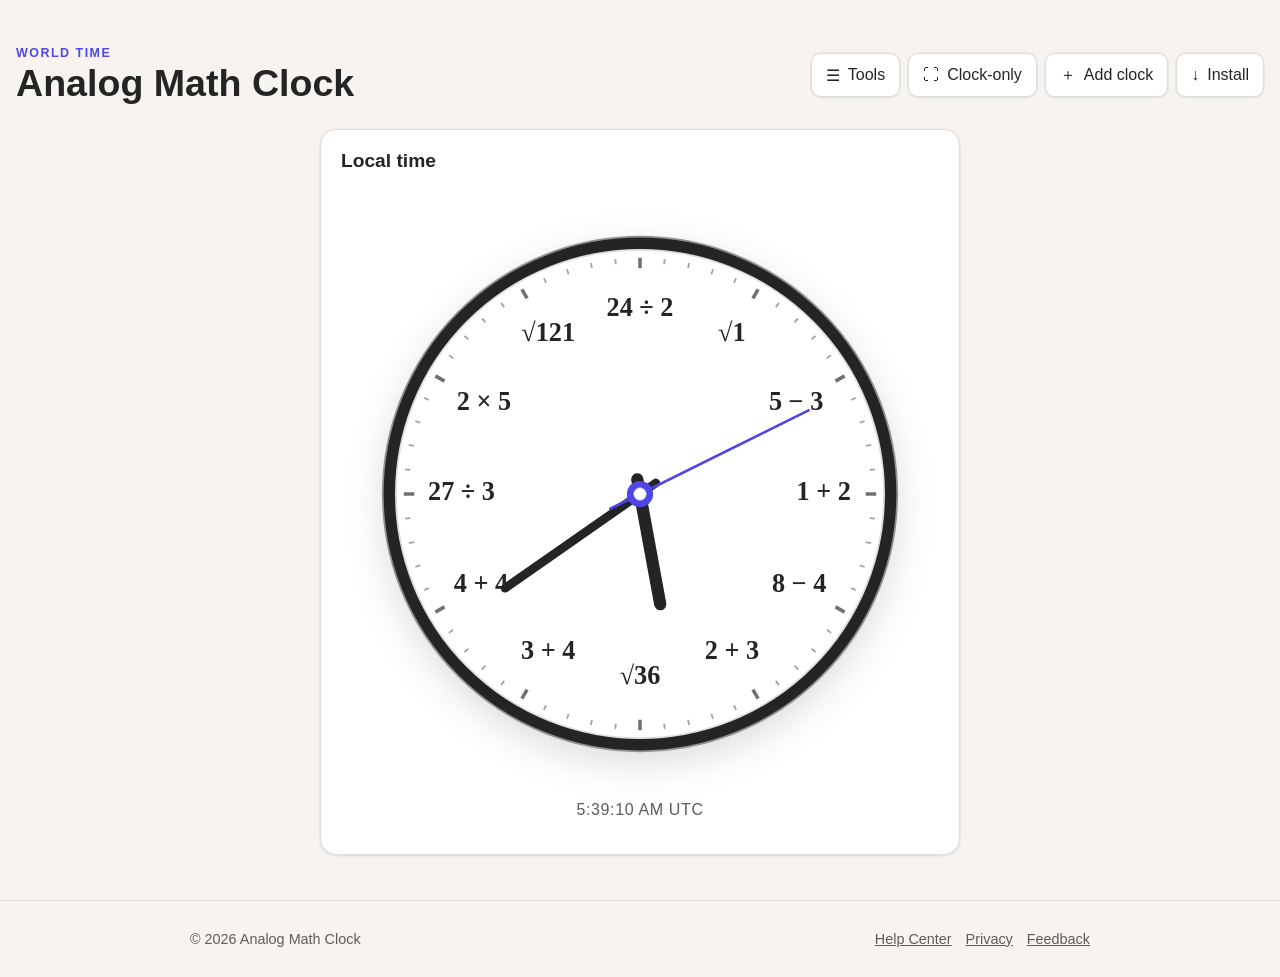
==== commit 36cca634: "Add searchable time zone picker Co-authored-by: Copilot <223556219+Copilot@users.noreply.github.com>" ====
--- a/index.html
+++ b/index.html
@@ -142,10 +142,24 @@
               Name
               <input id="clock-name" name="name" type="text" maxlength="40" required />
             </label>
-            <label>
+            <label class="time-zone-search-label">
+              Find a time zone
+              <input
+                id="time-zone-search"
+                type="search"
+                placeholder="Try West Coast, Pacific, London, or Tokyo"
+                autocomplete="off"
+                aria-describedby="time-zone-search-help time-zone-search-status"
+              />
+              <span id="time-zone-search-help" class="field-note">
+                Search by city, U.S. region, or abbreviation.
+              </span>
+            </label>
+            <label class="time-zone-select-label">
               Time zone
               <select id="time-zone" name="timeZone"></select>
             </label>
+            <p id="time-zone-search-status" class="field-note" aria-live="polite"></p>
           </fieldset>
 
           <fieldset>
--- a/styles.css
+++ b/styles.css
@@ -105,6 +105,11 @@
   color: var(--cp-text-muted);
 }
 
+#learning-explanation {
+  line-height: 1.55;
+  white-space: pre-line;
+}
+
 .alarm-notification h2 {
   margin: 4px 0;
 }
@@ -1375,6 +1380,15 @@
   color: var(--cp-text);
 }
 
+input[type="search"] {
+  min-height: 40px;
+  padding: 8px 10px;
+  border: 1px solid var(--cp-border);
+  border-radius: 0.625rem;
+  background: var(--cp-surface);
+  color: var(--cp-text);
+}
+
 input[type="file"] {
   width: min(230px, 52vw);
   color: var(--cp-text-muted);
@@ -1382,6 +1396,21 @@
 
 #time-zone {
   width: min(230px, 52vw);
+}
+
+.time-zone-search-label,
+.time-zone-select-label {
+  grid-template-columns: minmax(0, 1fr);
+  gap: 6px;
+}
+
+#time-zone-search,
+#time-zone {
+  width: 100%;
+}
+
+#time-zone-search-status {
+  margin: -6px 0 0;
 }
 
 @media (max-width: 640px) {
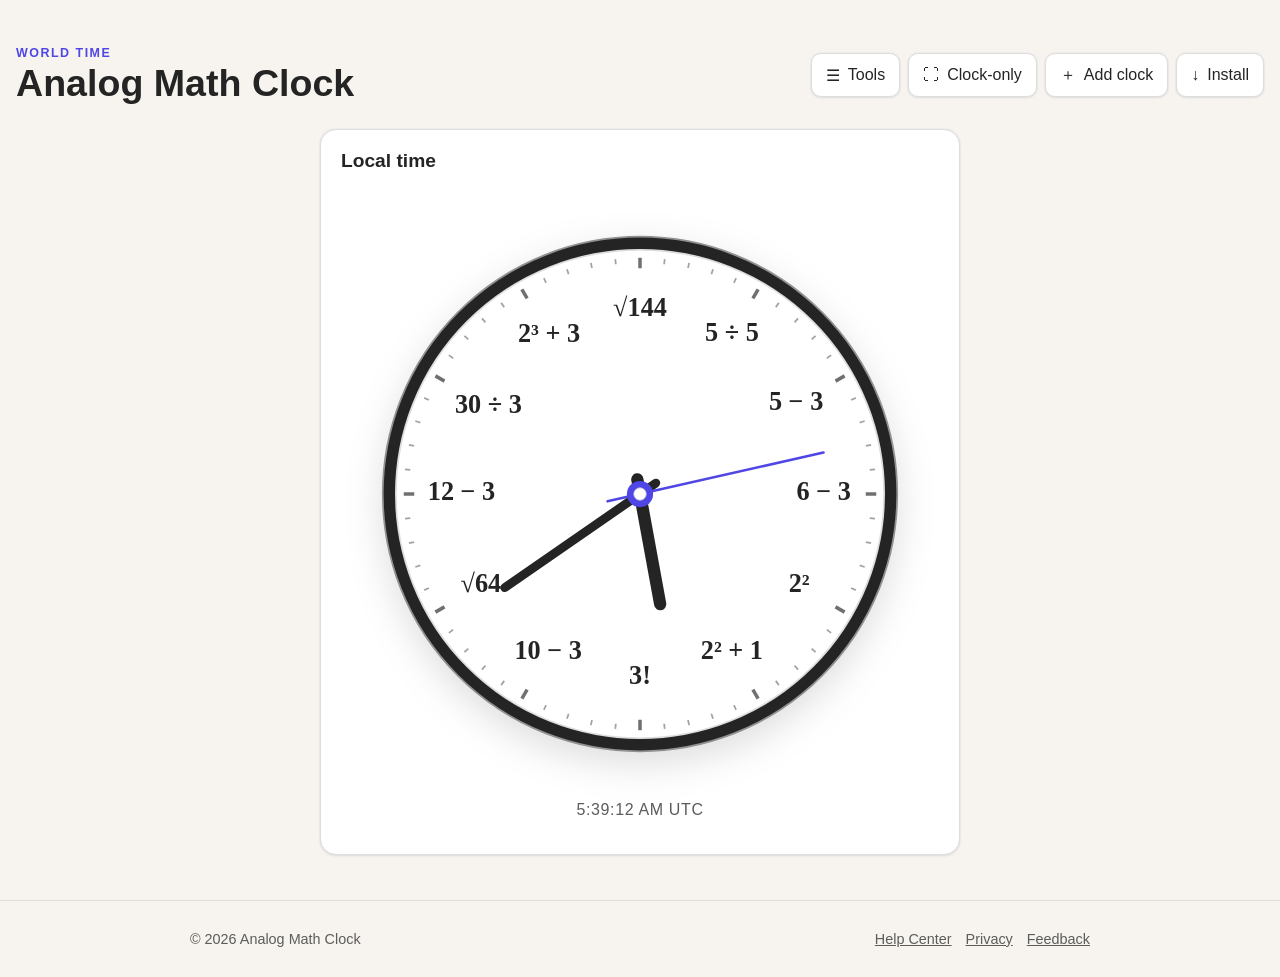
==== commit ab196f0f: "Harden backups and privacy controls Co-authored-by: Copilot <223556219+Copilot@users.noreply.github." ====
--- a/index.html
+++ b/index.html
@@ -3,20 +3,12 @@
   <head>
     <meta charset="UTF-8" />
     <meta name="viewport" content="width=device-width, initial-scale=1, viewport-fit=cover" />
-    <script>
-      (() => {
-        const param = new URLSearchParams(window.location.search).get("clawpilotTheme");
-        const saved = localStorage.getItem("equation-clock-theme") || "system";
-        const preference = param || saved;
-        const theme =
-          preference === "system"
-            ? window.matchMedia("(prefers-color-scheme: dark)").matches
-              ? "dark"
-              : "light"
-            : preference;
-        document.documentElement.setAttribute("data-theme", theme);
-      })();
-    </script>
+    <meta name="referrer" content="no-referrer" />
+    <meta
+      http-equiv="Content-Security-Policy"
+      content="default-src 'self'; img-src 'self' data: blob:; style-src 'self' 'unsafe-inline'; script-src 'self'; script-src-attr 'none'; connect-src 'self' data:; worker-src 'self'; object-src 'none'; base-uri 'self'; form-action 'self'; manifest-src 'self'"
+    />
+    <script src="./theme.js"></script>
     <title>Analog Math Clock</title>
     <meta
       name="description"
@@ -73,6 +65,11 @@
           </button>
         </header>
 
+        <section class="storage-warning" id="storage-warning" role="alert" hidden>
+          Browser storage is unavailable or full. Changes may not be saved. Export a backup before
+          clearing data or closing the app.
+        </section>
+
         <div class="clocks-grid" id="clocks-grid"></div>
       </section>
 
@@ -494,6 +491,10 @@
             Notification permission applies to the entire app. Individual alarms are managed
             from each clock's Customize panel.
           </p>
+          <label class="checkbox-label">
+            <input id="hide-notification-details" type="checkbox" />
+            Hide alarm names and clock names in system notifications
+          </label>
         </fieldset>
 
         <fieldset>
@@ -501,6 +502,10 @@
           <button id="export-backup-button" class="primary-button" type="button">
             Export backup
           </button>
+          <p class="tool-note">
+            A backup can contain all clock names, alarms, custom equations, preferences, and
+            uploaded pictures. Store and share it as a private file.
+          </p>
           <label>
             Restore behavior
             <select id="restore-mode">
@@ -584,7 +589,7 @@
                 suspend closed apps, so background notifications are best-effort.
               </p>
             </details>
-            <a class="button-link" href="./faq/" target="_blank" rel="noopener">
+            <a class="button-link" href="./faq/" target="_blank" rel="noopener noreferrer">
               Open the full FAQ
             </a>
           </div>
@@ -601,7 +606,7 @@
             class="button-link"
             href="https://flashcardflurry.com/"
             target="_blank"
-            rel="noopener"
+            rel="noopener noreferrer"
           >
             Open Flashcard Flurry
           </a>
@@ -610,13 +615,14 @@
         <fieldset>
           <legend>Feedback</legend>
           <p class="tool-note">
-            Found a bug or have an idea? Share feedback or report a problem on GitHub.
+            Found a bug or have an idea? GitHub feedback and problem reports are public. Remove
+            personal information and private pictures before posting.
           </p>
           <a
             class="button-link primary-link"
             href="https://github.com/LurieJoe/analog-math-clock/issues/new/choose"
             target="_blank"
-            rel="noopener"
+            rel="noopener noreferrer"
           >
             Send feedback
           </a>
@@ -630,7 +636,7 @@
               database. Your clocks and pictures stay in local browser storage unless you
               choose to export or share them.
             </p>
-            <a class="button-link" href="./privacy/" target="_blank" rel="noopener">
+            <a class="button-link" href="./privacy/" target="_blank" rel="noopener noreferrer">
               Read the full Privacy Policy
             </a>
           </div>
@@ -711,7 +717,7 @@
           <a
             href="https://github.com/LurieJoe/analog-math-clock/issues/new/choose"
             target="_blank"
-            rel="noopener"
+            rel="noopener noreferrer"
           >
             Feedback
           </a>
--- a/styles.css
+++ b/styles.css
@@ -90,6 +90,18 @@
   overscroll-behavior: none;
 }
 
+.storage-warning {
+  margin: 0 0 16px;
+  padding: 12px 14px;
+  border: 1px solid var(--cp-warning);
+  border-radius: 0.75rem;
+  background: var(--cp-surface);
+  background: color-mix(in srgb, var(--cp-warning) 14%, var(--cp-surface));
+  color: var(--cp-text);
+  font-weight: 650;
+  line-height: 1.45;
+}
+
 .learning-notification,
 .alarm-notification {
   padding: 20px;
@@ -266,6 +278,18 @@
   background: var(--cp-surface);
   color: var(--cp-text);
   box-shadow: var(--cp-shadow);
+  opacity: 0;
+  pointer-events: none;
+  transform: translateY(-8px);
+  transition:
+    opacity 160ms ease,
+    transform 160ms ease;
+}
+
+.presentation-exit.is-visible {
+  opacity: 1;
+  pointer-events: auto;
+  transform: translateY(0);
 }
 
 body.presentation-mode .app-header,
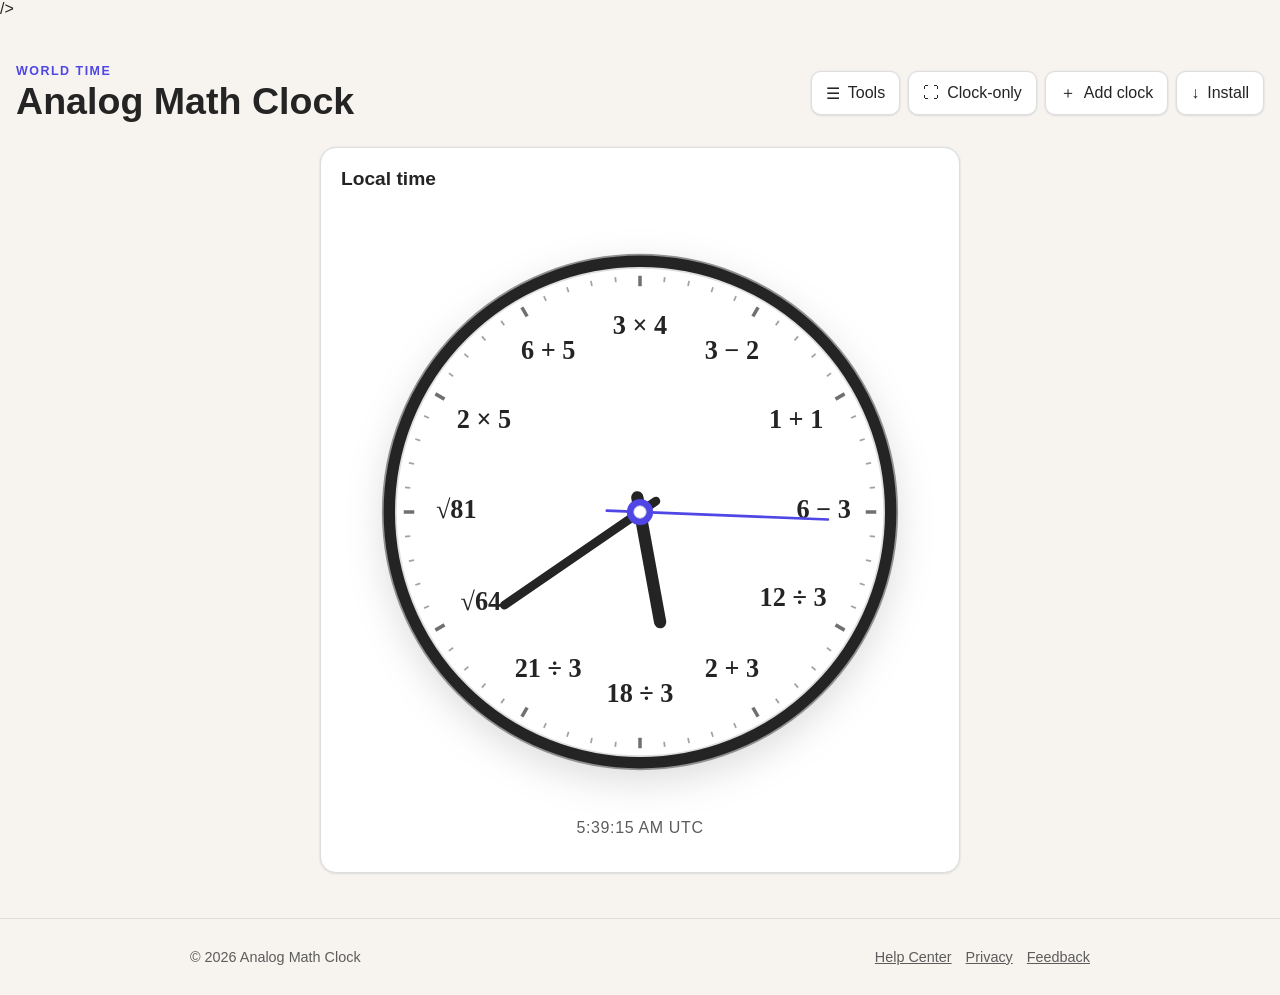
==== commit 7b24f5ad: "Add open graph tags and share card." ====
--- a/index.html
+++ b/index.html
@@ -13,7 +13,17 @@
     <meta
       name="description"
       content="Analog Math Clock is a customizable analog clock PWA with equations, binary and Maya numerals, multiple time zones, alarms, learning tools, and offline support."
-    />
+<meta property="og:type" content="website">
+<meta property="og:site_name" content="Analog Math Clock">
+<meta property="og:title" content="Analog Math Clock — Practice math every time you check the time">
+<meta property="og:description" content="An analog clock with equations where the numerals should be. Choose your difficulty, add alarms and time zones, and use it offline.">
+<meta property="og:url" content="https://analogmathclock.com/">
+<meta property="og:image" content="https://analogmathclock.com/og/analog-math-clock.png">
+<meta property="og:image:width" content="1200">
+<meta property="og:image:height" content="630">
+<meta property="og:image:alt" content="Analog Math Clock — practice math every time you check the time.">
+<meta name="twitter:card" content="summary_large_image">    
+/>
     <meta name="theme-color" content="#f7f4ef" />
     <meta name="apple-mobile-web-app-capable" content="yes" />
     <meta name="mobile-web-app-capable" content="yes" />
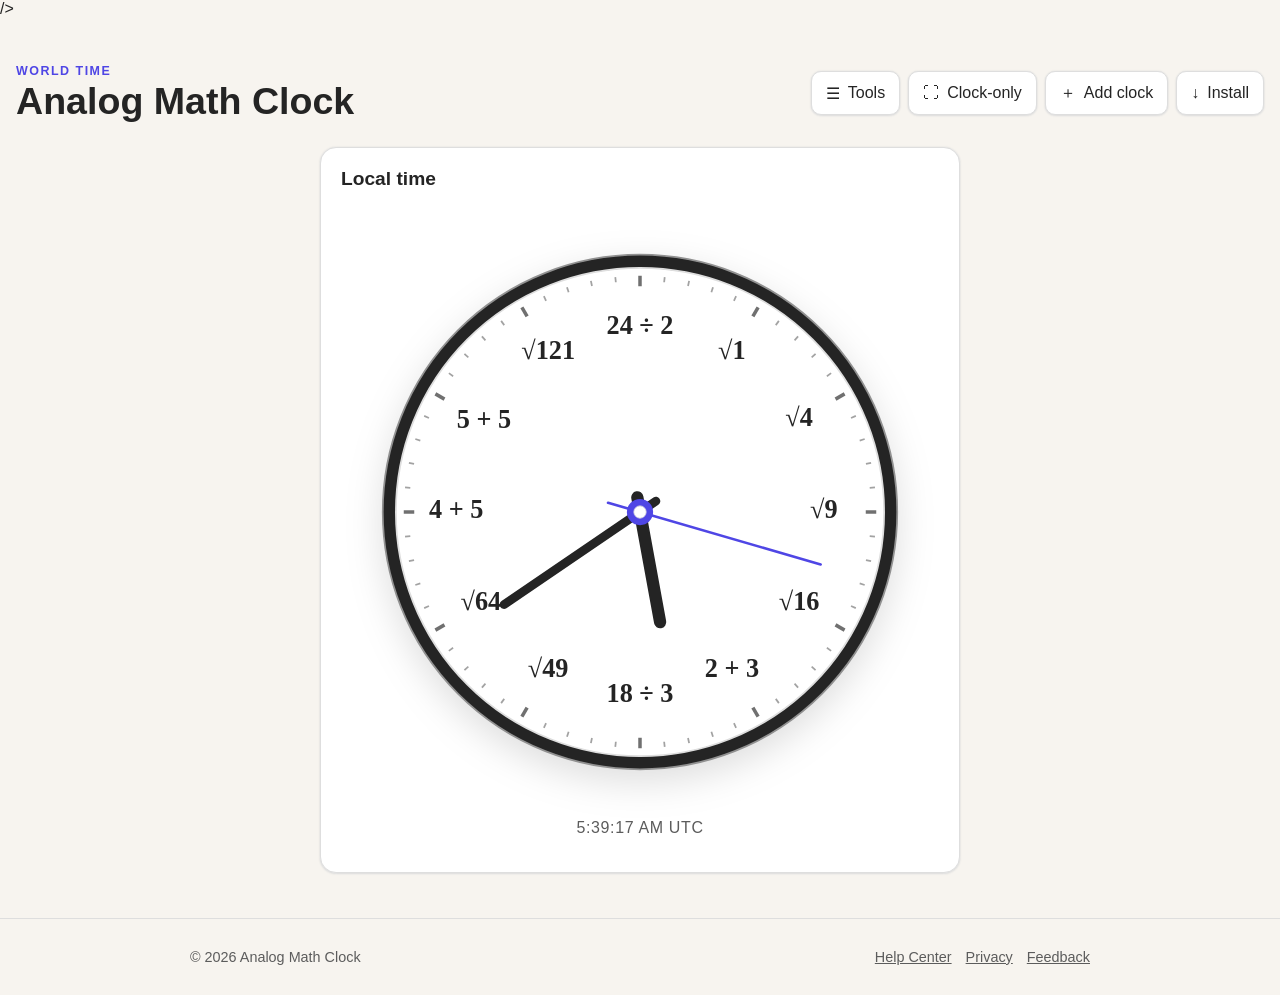
==== commit a8f5265a: "Fix meta tag nesting and add title tagline" ====
--- a/index.html
+++ b/index.html
@@ -9,10 +9,11 @@
       content="default-src 'self'; img-src 'self' data: blob:; style-src 'self' 'unsafe-inline'; script-src 'self'; script-src-attr 'none'; connect-src 'self' data:; worker-src 'self'; object-src 'none'; base-uri 'self'; form-action 'self'; manifest-src 'self'"
     />
     <script src="./theme.js"></script>
-    <title>Analog Math Clock</title>
+    <title>Analog Math Clock - Practice math every time you check the time</title>
     <meta
       name="description"
       content="Analog Math Clock is a customizable analog clock PWA with equations, binary and Maya numerals, multiple time zones, alarms, learning tools, and offline support."
+  />
 <meta property="og:type" content="website">
 <meta property="og:site_name" content="Analog Math Clock">
 <meta property="og:title" content="Analog Math Clock — Practice math every time you check the time">
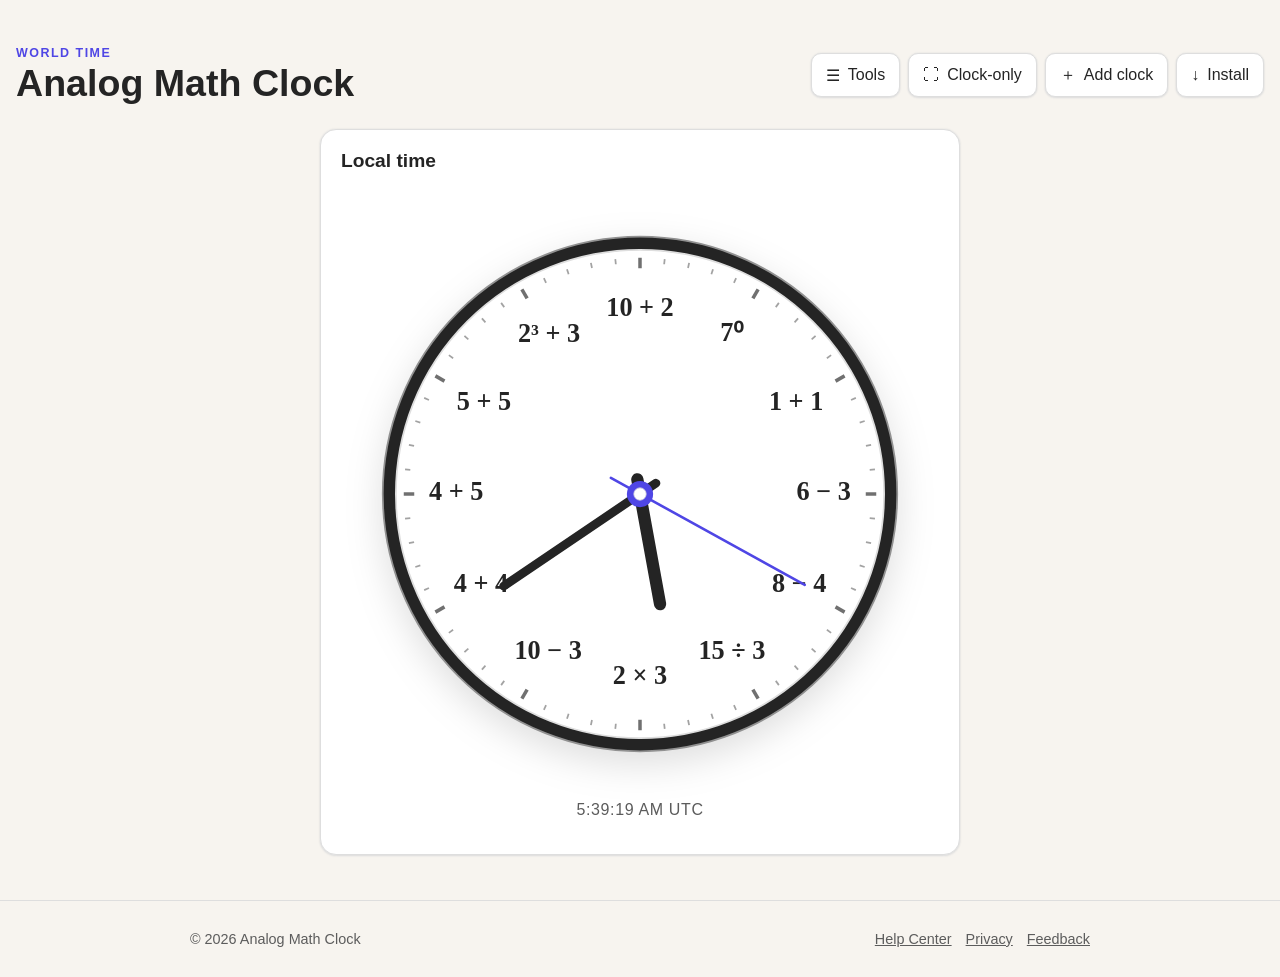
==== commit 4ba55b65: "Remove stray close tag" ====
--- a/index.html
+++ b/index.html
@@ -24,7 +24,6 @@
 <meta property="og:image:height" content="630">
 <meta property="og:image:alt" content="Analog Math Clock — practice math every time you check the time.">
 <meta name="twitter:card" content="summary_large_image">    
-/>
     <meta name="theme-color" content="#f7f4ef" />
     <meta name="apple-mobile-web-app-capable" content="yes" />
     <meta name="mobile-web-app-capable" content="yes" />
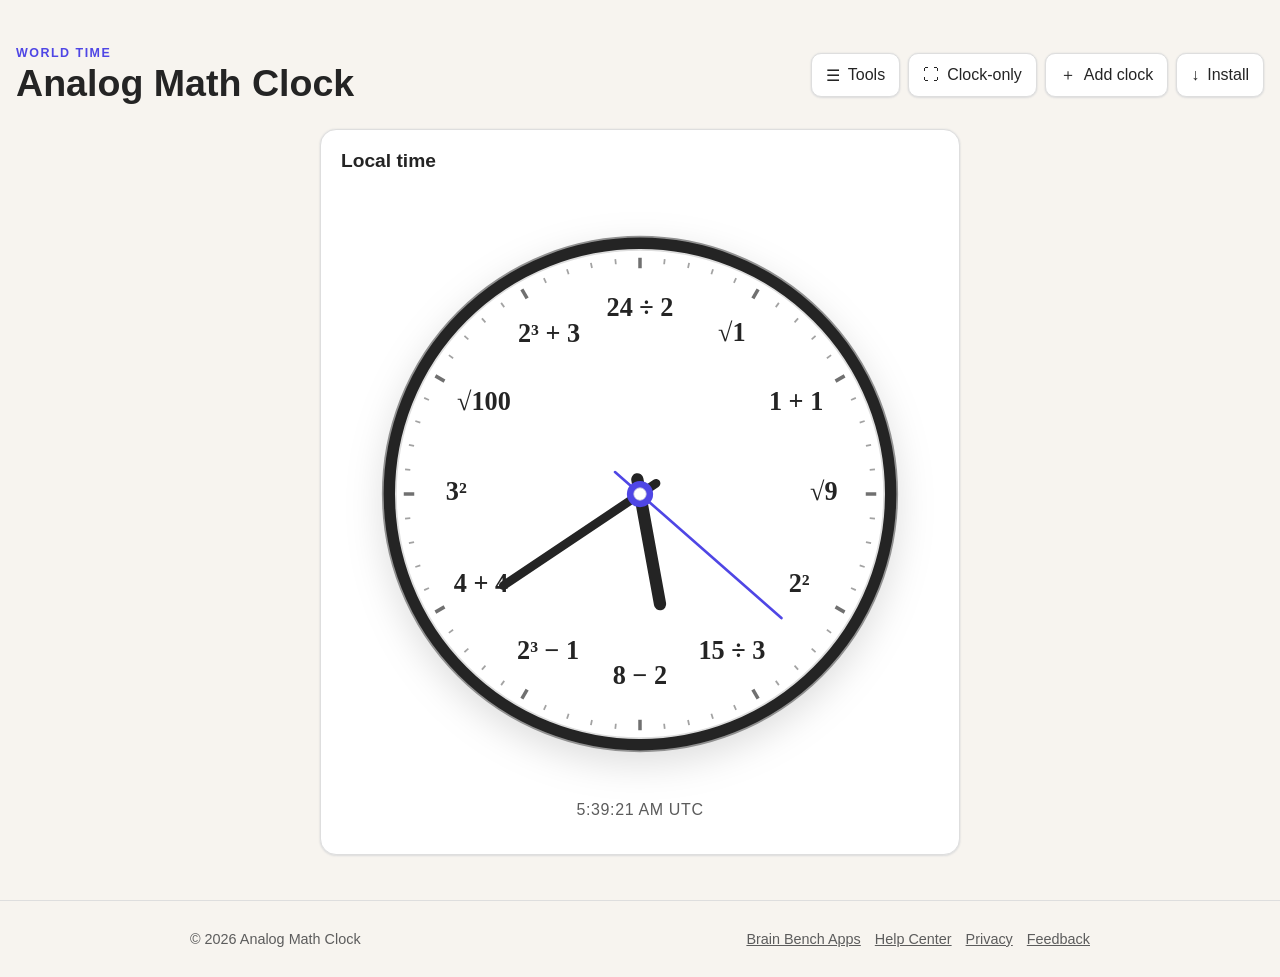
==== commit 5f4ff4a9: "Link footer back to Brain Bench Apps" ====
--- a/index.html
+++ b/index.html
@@ -722,6 +722,7 @@
       <div class="app-footer-shell">
         <span>© 2026 Analog Math Clock</span>
         <nav class="app-footer-links" aria-label="Footer navigation">
+          <a href="https://brainbenchapps.com/">Brain Bench Apps</a>
           <a href="./faq/">Help Center</a>
           <a href="./privacy/">Privacy</a>
           <a
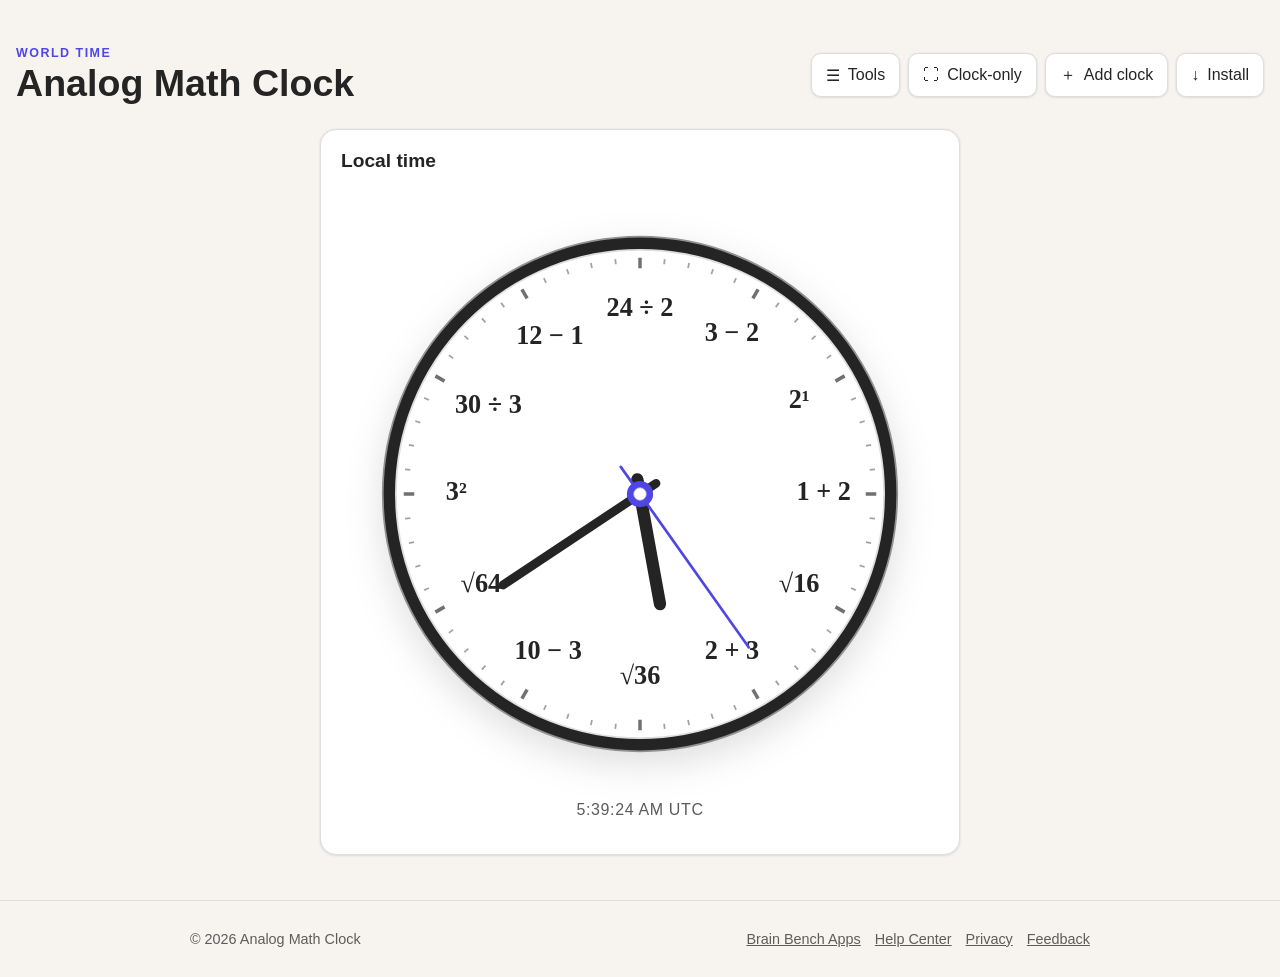
==== commit 12fb3d35: "Save clock settings when the panel closes, add explicit Cancel" ====
--- a/index.html
+++ b/index.html
@@ -137,7 +137,12 @@
             <p class="eyebrow">Clock settings</p>
             <h2>Customize this clock</h2>
           </div>
-          <button class="close-button" id="close-settings" type="button" aria-label="Close settings">
+          <button
+            class="close-button"
+            id="close-settings"
+            type="button"
+            aria-label="Save and close settings"
+          >
             ×
           </button>
         </div>
@@ -447,7 +452,8 @@
 
         <div class="settings-actions">
           <button id="reset-button" class="secondary-button" type="button">Reset appearance</button>
-          <button class="primary-button" type="submit" form="settings-form">Save and close</button>
+          <button id="cancel-settings" class="secondary-button" type="button">Cancel</button>
+          <button class="primary-button" type="submit" form="settings-form">Done</button>
         </div>
       </aside>
 
--- a/styles.css
+++ b/styles.css
@@ -724,7 +724,7 @@
 
 .settings-actions {
   display: grid;
-  grid-template-columns: 1fr 1fr;
+  grid-template-columns: repeat(auto-fit, minmax(150px, 1fr));
   gap: 8px;
 }
 
